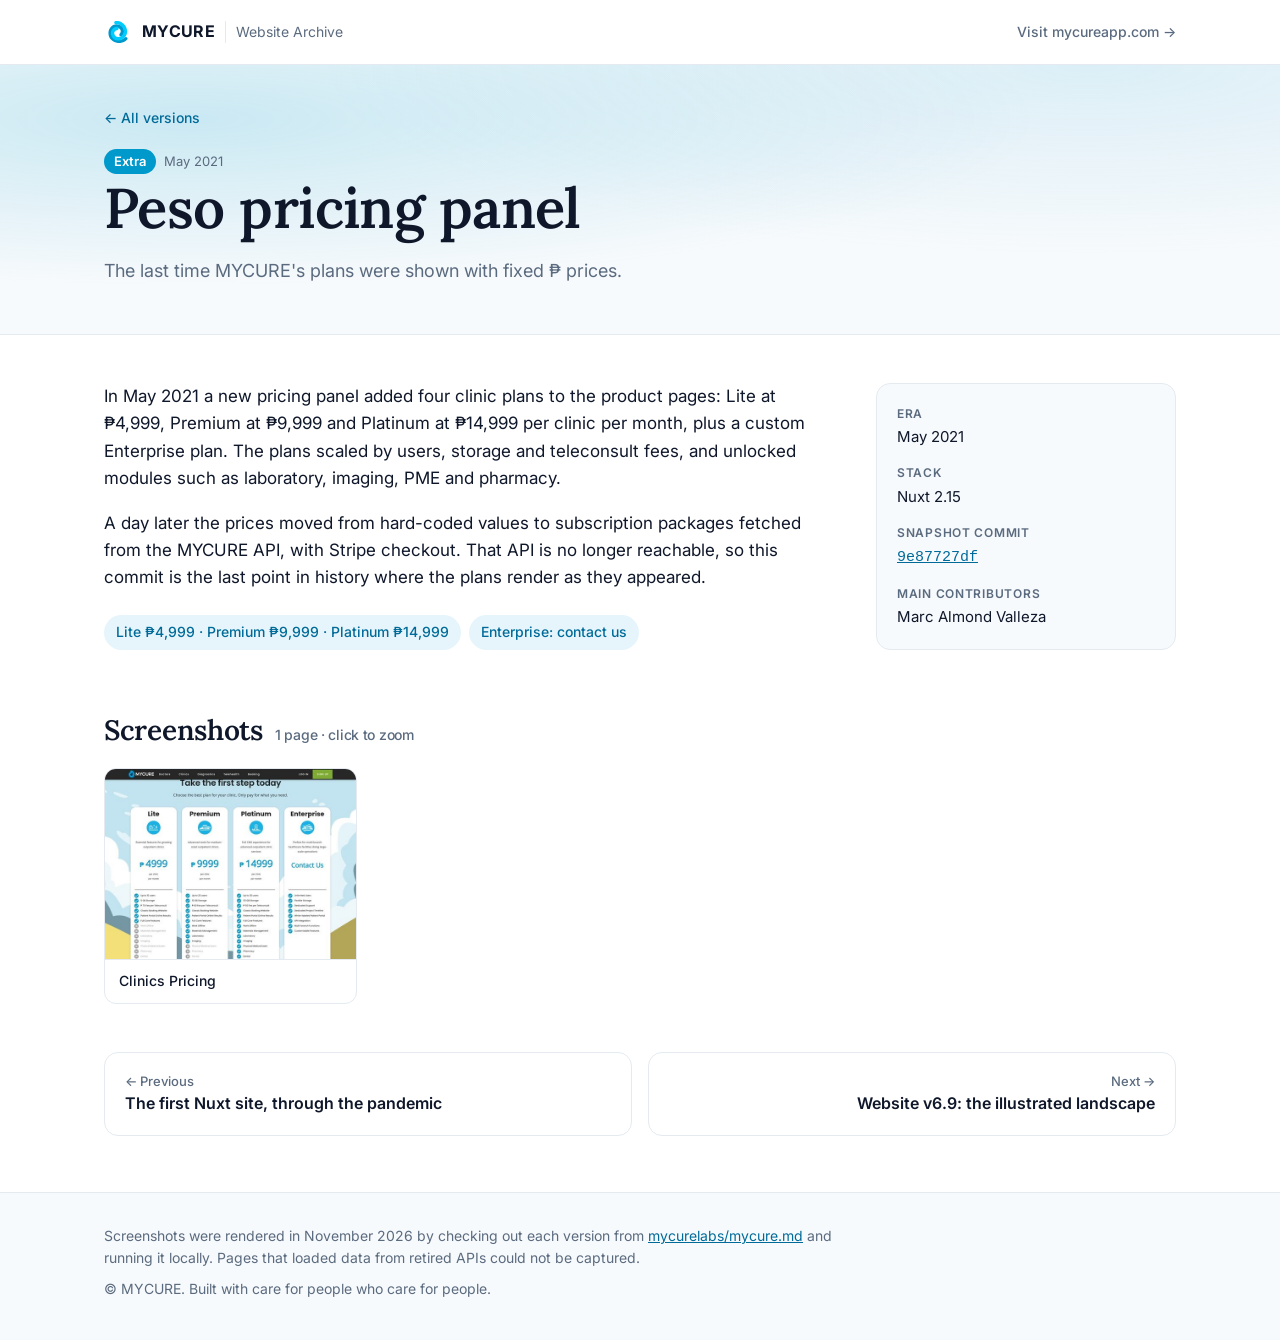
==== versions/extra-2021-05-pricing.html @ 6f09037e "Add MYCURE website archive site Full-page screenshots of 11 major versions of the MYCURE website (20" ====
<!doctype html>
<html lang="en">
<head>
<meta charset="utf-8">
<meta name="viewport" content="width=device-width, initial-scale=1">
<title>Extra · Peso pricing panel · MYCURE Website Archive</title>
<meta name="description" content="Every major version of the MYCURE website, from 2018 to today.">
<link rel="icon" href="../assets/favicon-32x32.png">
<link rel="apple-touch-icon" href="../assets/apple-touch-icon.png">
<link rel="preconnect" href="https://fonts.googleapis.com">
<link rel="preconnect" href="https://fonts.gstatic.com" crossorigin>
<link href="https://fonts.googleapis.com/css2?family=Inter:wght@400;500;600;700&family=Lora:ital,wght@0,500;0,600;1,500&display=swap" rel="stylesheet">
<link rel="stylesheet" href="../assets/style.css">
</head>
<body>
<header class="nav"><div class="wrap nav-inner">
  <a class="brand" href="../index.html"><img src="../assets/mycure-logo.svg" alt="" width="28" height="28"><span>MYCURE</span><em>Website Archive</em></a>
  <a class="nav-link" href="https://mycureapp.com" rel="noopener">Visit mycureapp.com →</a>
</div></header>
<section class="vhero"><div class="wrap">
  <a class="back" href="../index.html">← All versions</a>
  <div class="card-meta"><span class="pill">Extra</span><span>May 2021</span></div>
  <h1>Peso pricing panel</h1>
  <p class="lede">The last time MYCURE&#x27;s plans were shown with fixed ₱ prices.</p>
</div></section>
<main class="wrap vmain">
  <article class="story">
    <p>In May 2021 a new pricing panel added four clinic plans to the product pages: Lite at ₱4,999, Premium at ₱9,999 and Platinum at ₱14,999 per clinic per month, plus a custom Enterprise plan. The plans scaled by users, storage and teleconsult fees, and unlocked modules such as laboratory, imaging, PME and pharmacy.</p><p>A day later the prices moved from hard-coded values to subscription packages fetched from the MYCURE API, with Stripe checkout. That API is no longer reachable, so this commit is the last point in history where the plans render as they appeared.</p>
    <ul class="highlights"><li>Lite ₱4,999 · Premium ₱9,999 · Platinum ₱14,999</li><li>Enterprise: contact us</li></ul>
    
  </article>
  <aside class="facts"><dl><dt>Era</dt><dd>May 2021</dd><dt>Stack</dt><dd>Nuxt 2.15</dd><dt>Snapshot commit</dt><dd><a href="https://github.com/mycurelabs/mycure.md/commit/9e87727df"><code>9e87727df</code></a></dd><dt>Main contributors</dt><dd>Marc Almond Valleza</dd></dl></aside>
</main>
<section class="wrap gallery-wrap">
  <h2 class="section-title">Screenshots <span>1 page · click to zoom</span></h2>
  <div class="gallery">
    <button class="shot" data-full="../screenshots/extra-2021-05-pricing/01-clinics-pricing.jpg" data-title="Extra · Clinics Pricing">
      <img loading="lazy" src="../thumbs/extra-2021-05-pricing/01-clinics-pricing.jpg" alt="Clinics Pricing">
      <span>Clinics Pricing</span>
    </button>
  </div>
</section>
<nav class="wrap pager"><a href="v3-2021-nuxt-legacy.html"><small>← Previous</small>The first Nuxt site, through the pandemic</a><a class="next" href="v4-2021-nuxt-v6.9.html"><small>Next →</small>Website v6.9: the illustrated landscape</a></nav>
<footer class="foot"><div class="wrap">
  <p>Screenshots were rendered in November 2026 by checking out each version from <a href="https://github.com/mycurelabs/mycure.md">mycurelabs/mycure.md</a> and running it locally. Pages that loaded data from retired APIs could not be captured.</p>
  <p>© MYCURE. Built with care for people who care for people.</p>
</div></footer>
<div class="viewer" id="viewer" hidden>
  <div class="viewer-bar">
    <div class="viewer-title" id="viewer-title"></div>
    <div class="viewer-tools">
      <button data-act="prev" aria-label="Previous page">‹</button>
      <button data-act="out" aria-label="Zoom out">−</button>
      <button data-act="fit" id="viewer-zoom">100%</button>
      <button data-act="in" aria-label="Zoom in">+</button>
      <button data-act="next" aria-label="Next page">›</button>
      <a id="viewer-open" target="_blank" rel="noopener" aria-label="Open original">↗</a>
      <button data-act="close" aria-label="Close">✕</button>
    </div>
  </div>
  <div class="viewer-stage" id="viewer-stage"><img id="viewer-img" alt=""></div>
  <div class="viewer-hint">Scroll to move · Ctrl/⌘ + scroll, pinch, or +/− to zoom · Drag to pan · Esc to close</div>
</div>
<script src="../assets/app.js"></script>
</body>
</html>
---- assets/style.css ----
:root {
  --brand: #0099cc;
  --brand-dark: #006b99;
  --brand-soft: #e6f5fb;
  --ink: #0f172a;
  --muted: #5b6b7f;
  --line: #e5eaf0;
  --bg: #ffffff;
  --bg-soft: #f7fafc;
  --radius: 14px;
}
* { box-sizing: border-box; }
html { scroll-behavior: smooth; }
body {
  margin: 0;
  font-family: Inter, system-ui, -apple-system, "Segoe UI", sans-serif;
  color: var(--ink);
  background: var(--bg);
  line-height: 1.6;
  -webkit-font-smoothing: antialiased;
}
a { color: var(--brand-dark); }
img { display: block; max-width: 100%; }
.wrap { max-width: 1120px; margin: 0 auto; padding: 0 24px; }

/* Navigation */
.nav { position: sticky; top: 0; z-index: 10; background: rgba(255,255,255,.9); backdrop-filter: blur(10px); border-bottom: 1px solid var(--line); }
.nav-inner { display: flex; align-items: center; justify-content: space-between; height: 64px; }
.brand { display: flex; align-items: center; gap: 10px; text-decoration: none; color: var(--ink); }
.brand span { font-weight: 700; letter-spacing: .02em; }
.brand em { font-style: normal; color: var(--muted); font-size: 14px; padding-left: 10px; border-left: 1px solid var(--line); }
.nav-link { font-size: 14px; font-weight: 500; text-decoration: none; color: var(--muted); }
.nav-link:hover { color: var(--brand); }

/* Hero */
.hero, .vhero {
  background:
    radial-gradient(at 15% 20%, rgba(0,153,204,.18) 0, transparent 55%),
    radial-gradient(at 85% 0%, rgba(51,166,214,.14) 0, transparent 50%),
    var(--bg-soft);
  border-bottom: 1px solid var(--line);
}
.hero { padding: 88px 0 72px; text-align: center; }
.vhero { padding: 40px 0 48px; }
.eyebrow { display: inline-block; margin: 0 0 16px; padding: 4px 14px; border-radius: 999px; background: var(--brand-soft); color: var(--brand-dark); font-size: 13px; font-weight: 600; letter-spacing: .08em; }
h1, h2 { font-family: Lora, Georgia, serif; font-weight: 600; letter-spacing: -.01em; line-height: 1.2; }
h1 { font-size: clamp(34px, 5vw, 56px); margin: 0 0 16px; }
.hero h1 span { color: var(--brand); }
.lede { font-size: 18px; color: var(--muted); max-width: 680px; margin: 0 auto; }
.vhero .lede { margin: 0; }
.stats { display: grid; grid-template-columns: repeat(4, 1fr); gap: 16px; max-width: 760px; margin: 48px auto 0; }
.stats div { background: #fff; border: 1px solid var(--line); border-radius: var(--radius); padding: 18px 12px; box-shadow: 0 1px 2px rgba(15,23,42,.04); }
.stats b { display: block; font-size: 28px; color: var(--brand); font-weight: 700; }
.stats span { font-size: 13px; color: var(--muted); }

/* Timeline */
.timeline { position: relative; padding-top: 56px; padding-bottom: 56px; }
.timeline::before { content: ""; position: absolute; left: 31px; top: 56px; bottom: 56px; width: 2px; background: linear-gradient(var(--brand), var(--brand-soft)); }
.card { position: relative; display: grid; grid-template-columns: 1fr 360px; gap: 28px; align-items: center; margin: 0 0 24px 40px; padding: 24px; background: #fff; border: 1px solid var(--line); border-radius: var(--radius); text-decoration: none; color: inherit; transition: border-color .2s, box-shadow .2s, transform .2s; }
.card:hover { border-color: var(--brand); box-shadow: 0 12px 32px rgba(0,107,153,.12); transform: translateY(-2px); }
.card-dot { position: absolute; left: -47px; top: 34px; width: 16px; height: 16px; border-radius: 50%; background: #fff; border: 4px solid var(--brand); }
.card h2 { font-size: 26px; margin: 8px 0 8px; }
.card p { margin: 0 0 12px; color: var(--muted); }
.card-meta { display: flex; flex-wrap: wrap; align-items: center; gap: 8px; font-size: 13px; color: var(--muted); }
.pill { background: var(--brand); color: #fff; font-weight: 600; padding: 2px 10px; border-radius: 999px; }
.more { font-size: 14px; font-weight: 600; color: var(--brand-dark); }
.card-shot { border-radius: 10px; overflow: hidden; border: 1px solid var(--line); aspect-ratio: 640 / 489; background: var(--bg-soft); }
.card-shot img { width: 100%; height: 100%; object-fit: cover; object-position: top; }

/* Version page */
.back { display: inline-block; margin-bottom: 20px; font-size: 14px; font-weight: 500; text-decoration: none; }
.vmain { display: grid; grid-template-columns: 1fr 300px; gap: 48px; padding-top: 48px; padding-bottom: 24px; }
.story p { font-size: 17px; margin: 0 0 18px; }
.highlights { list-style: none; padding: 0; margin: 24px 0 0; display: flex; flex-wrap: wrap; gap: 8px; }
.highlights li { background: var(--brand-soft); color: var(--brand-dark); font-size: 14px; font-weight: 500; padding: 6px 12px; border-radius: 999px; }
.note { margin-top: 20px !important; font-size: 14px !important; color: var(--muted); padding: 12px 14px; border-left: 3px solid var(--brand); background: var(--bg-soft); border-radius: 0 8px 8px 0; }
.facts { align-self: start; position: sticky; top: 88px; background: var(--bg-soft); border: 1px solid var(--line); border-radius: var(--radius); padding: 20px; }
.facts dl { margin: 0; }
.facts dt { font-size: 12px; text-transform: uppercase; letter-spacing: .06em; color: var(--muted); font-weight: 600; }
.facts dd { margin: 2px 0 14px; font-size: 15px; }
.facts dd:last-child { margin-bottom: 0; }
.section-title { font-size: 28px; margin: 40px 0 20px; display: flex; align-items: baseline; gap: 12px; flex-wrap: wrap; }
.section-title span { font-family: Inter, sans-serif; font-size: 14px; font-weight: 500; color: var(--muted); }
.gallery { display: grid; grid-template-columns: repeat(auto-fill, minmax(240px, 1fr)); gap: 20px; padding-bottom: 32px; }
.shot { padding: 0; border: 1px solid var(--line); border-radius: 12px; overflow: hidden; background: #fff; cursor: zoom-in; text-align: left; font: inherit; color: inherit; transition: border-color .2s, box-shadow .2s; }
.shot:hover, .shot:focus-visible { border-color: var(--brand); box-shadow: 0 8px 24px rgba(0,107,153,.14); outline: none; }
.shot img { width: 100%; aspect-ratio: 640 / 489; object-fit: cover; object-position: top; border-bottom: 1px solid var(--line); }
.shot span { display: block; padding: 10px 14px; font-size: 14px; font-weight: 500; }
.pager { display: grid; grid-template-columns: 1fr 1fr; gap: 16px; padding-top: 16px; padding-bottom: 56px; }
.pager a { display: block; padding: 18px 20px; border: 1px solid var(--line); border-radius: var(--radius); text-decoration: none; color: var(--ink); font-weight: 600; }
.pager a:hover { border-color: var(--brand); }
.pager small { display: block; color: var(--muted); font-weight: 500; font-size: 13px; }
.pager .next { text-align: right; }

/* Footer */
.foot { border-top: 1px solid var(--line); background: var(--bg-soft); padding: 32px 0; font-size: 14px; color: var(--muted); }
.foot p { margin: 0 0 8px; max-width: 760px; }

/* Zoomable viewer */
.viewer { position: fixed; inset: 0; z-index: 50; background: #0b1620; display: flex; flex-direction: column; }
.viewer[hidden] { display: none; }
.viewer-bar { display: flex; align-items: center; justify-content: space-between; gap: 12px; padding: 10px 16px; color: #fff; border-bottom: 1px solid rgba(255,255,255,.1); }
.viewer-title { font-weight: 600; white-space: nowrap; overflow: hidden; text-overflow: ellipsis; }
.viewer-tools { display: flex; gap: 6px; }
.viewer-tools button, .viewer-tools a { min-width: 38px; height: 36px; padding: 0 10px; border: 1px solid rgba(255,255,255,.18); border-radius: 8px; background: rgba(255,255,255,.06); color: #fff; font: 600 15px Inter, sans-serif; cursor: pointer; display: inline-flex; align-items: center; justify-content: center; text-decoration: none; }
.viewer-tools button:hover, .viewer-tools a:hover { background: var(--brand); border-color: var(--brand); }
.viewer-stage { flex: 1; overflow: auto; cursor: grab; touch-action: pan-x pan-y; }
.viewer-stage.dragging { cursor: grabbing; }
.viewer-stage img { margin: 24px auto; max-width: none; box-shadow: 0 10px 40px rgba(0,0,0,.4); background: #fff; user-select: none; -webkit-user-drag: none; }
.viewer-hint { text-align: center; color: rgba(255,255,255,.55); font-size: 12px; padding: 6px; }

@media (max-width: 860px) {
  .card { grid-template-columns: 1fr; margin-left: 28px; }
  .card-dot { left: -35px; }
  .timeline::before { left: 19px; }
  .vmain { grid-template-columns: 1fr; gap: 24px; }
  .facts { position: static; }
  .stats { grid-template-columns: repeat(2, 1fr); }
  .brand em { display: none; }
  .viewer-hint { display: none; }
}
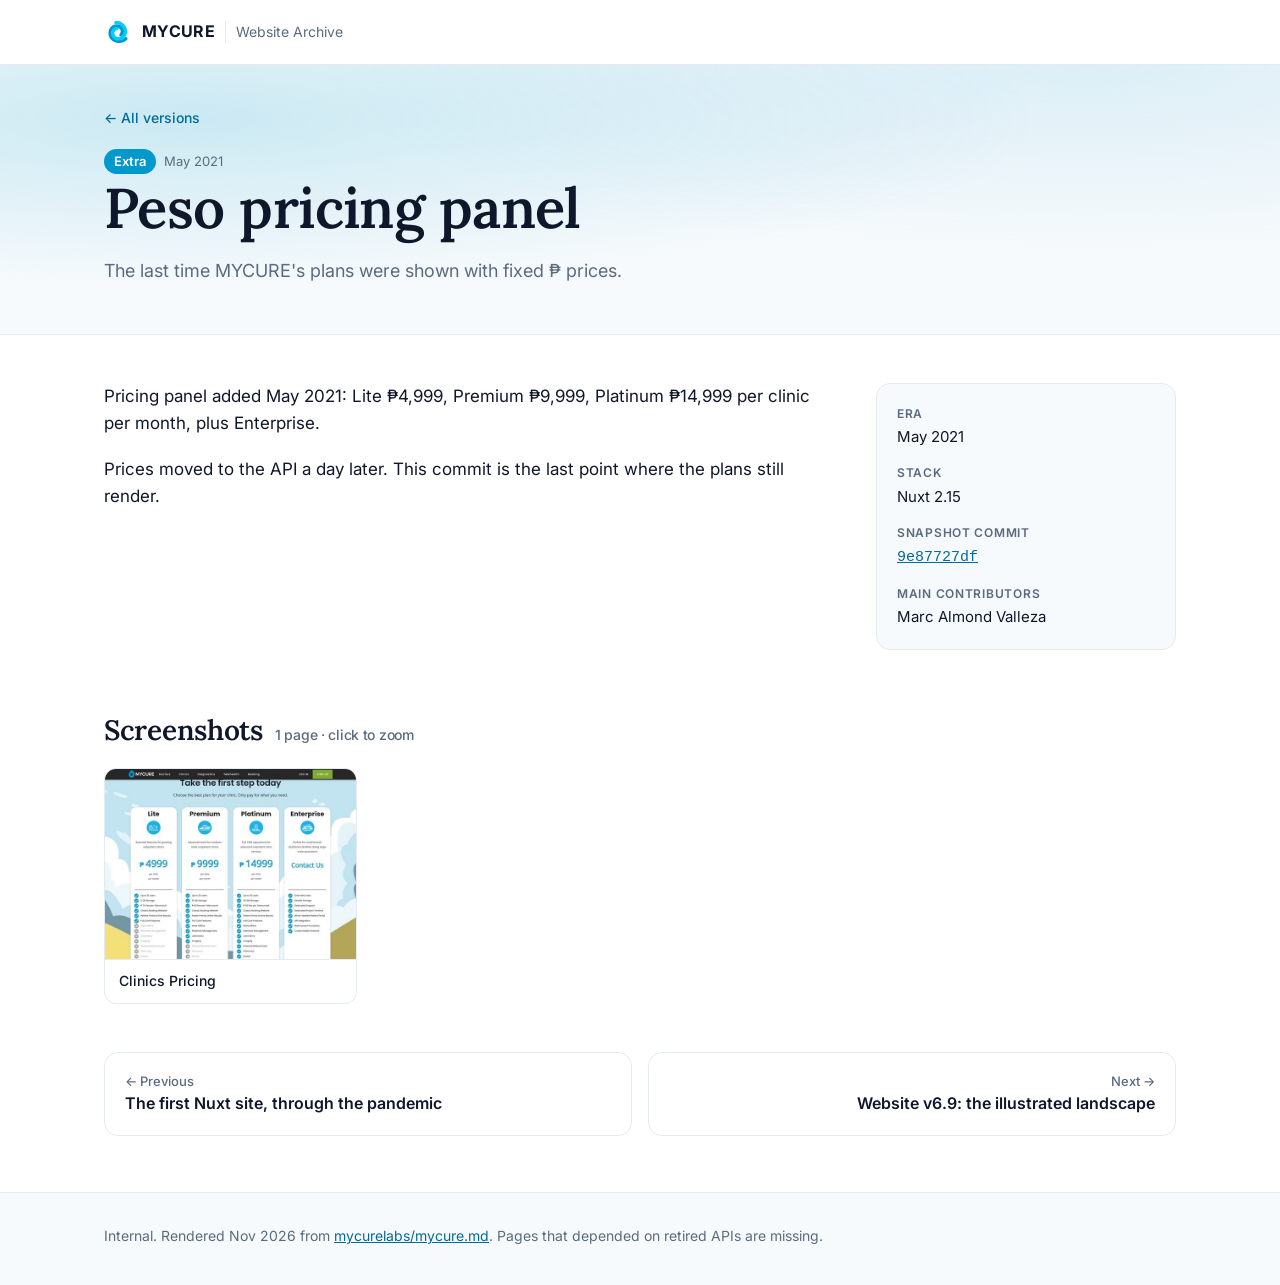
==== commit 19dc87f2: "Make archive internal: shorter copy, est. 2016, noindex Amp-Thread-ID: https://ampcode.com/threads/T" ====
--- a/versions/extra-2021-05-pricing.html
+++ b/versions/extra-2021-05-pricing.html
@@ -4,7 +4,7 @@
 <meta charset="utf-8">
 <meta name="viewport" content="width=device-width, initial-scale=1">
 <title>Extra · Peso pricing panel · MYCURE Website Archive</title>
-<meta name="description" content="Every major version of the MYCURE website, from 2018 to today.">
+<meta name="robots" content="noindex, nofollow">
 <link rel="icon" href="../assets/favicon-32x32.png">
 <link rel="apple-touch-icon" href="../assets/apple-touch-icon.png">
 <link rel="preconnect" href="https://fonts.googleapis.com">
@@ -15,7 +15,6 @@
 <body>
 <header class="nav"><div class="wrap nav-inner">
   <a class="brand" href="../index.html"><img src="../assets/mycure-logo.svg" alt="" width="28" height="28"><span>MYCURE</span><em>Website Archive</em></a>
-  <a class="nav-link" href="https://mycureapp.com" rel="noopener">Visit mycureapp.com →</a>
 </div></header>
 <section class="vhero"><div class="wrap">
   <a class="back" href="../index.html">← All versions</a>
@@ -25,8 +24,7 @@
 </div></section>
 <main class="wrap vmain">
   <article class="story">
-    <p>In May 2021 a new pricing panel added four clinic plans to the product pages: Lite at ₱4,999, Premium at ₱9,999 and Platinum at ₱14,999 per clinic per month, plus a custom Enterprise plan. The plans scaled by users, storage and teleconsult fees, and unlocked modules such as laboratory, imaging, PME and pharmacy.</p><p>A day later the prices moved from hard-coded values to subscription packages fetched from the MYCURE API, with Stripe checkout. That API is no longer reachable, so this commit is the last point in history where the plans render as they appeared.</p>
-    <ul class="highlights"><li>Lite ₱4,999 · Premium ₱9,999 · Platinum ₱14,999</li><li>Enterprise: contact us</li></ul>
+    <p>Pricing panel added May 2021: Lite ₱4,999, Premium ₱9,999, Platinum ₱14,999 per clinic per month, plus Enterprise.</p><p>Prices moved to the API a day later. This commit is the last point where the plans still render.</p>
     
   </article>
   <aside class="facts"><dl><dt>Era</dt><dd>May 2021</dd><dt>Stack</dt><dd>Nuxt 2.15</dd><dt>Snapshot commit</dt><dd><a href="https://github.com/mycurelabs/mycure.md/commit/9e87727df"><code>9e87727df</code></a></dd><dt>Main contributors</dt><dd>Marc Almond Valleza</dd></dl></aside>
@@ -42,8 +40,7 @@
 </section>
 <nav class="wrap pager"><a href="v3-2021-nuxt-legacy.html"><small>← Previous</small>The first Nuxt site, through the pandemic</a><a class="next" href="v4-2021-nuxt-v6.9.html"><small>Next →</small>Website v6.9: the illustrated landscape</a></nav>
 <footer class="foot"><div class="wrap">
-  <p>Screenshots were rendered in November 2026 by checking out each version from <a href="https://github.com/mycurelabs/mycure.md">mycurelabs/mycure.md</a> and running it locally. Pages that loaded data from retired APIs could not be captured.</p>
-  <p>© MYCURE. Built with care for people who care for people.</p>
+  <p>Internal. Rendered Nov 2026 from <a href="https://github.com/mycurelabs/mycure.md">mycurelabs/mycure.md</a>. Pages that depended on retired APIs are missing.</p>
 </div></footer>
 <div class="viewer" id="viewer" hidden>
   <div class="viewer-bar">
